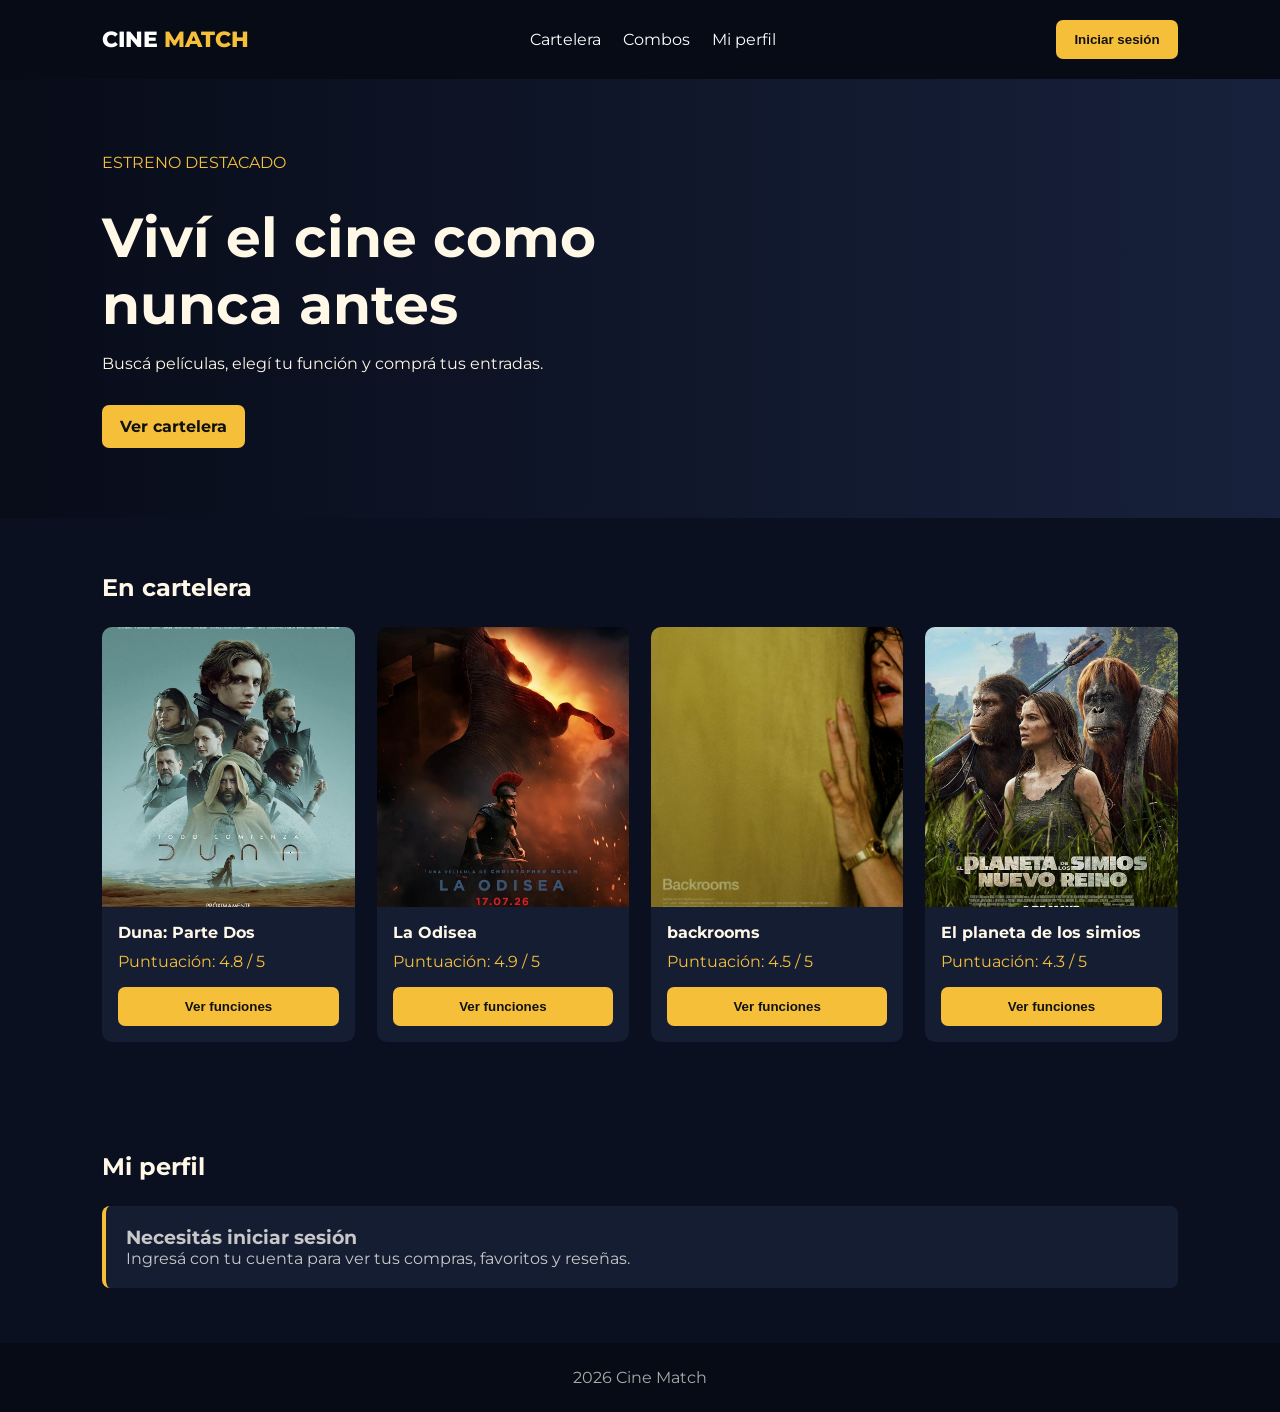
==== index.html @ face5d31 "Primer commit xd" ====
<!DOCTYPE html>
<html lang="es">
<head>
  <meta charset="UTF-8">
  <meta name="viewport" content="width=device-width, initial-scale=1.0">
  <title>Cine Match</title>
  <link rel="stylesheet" href="style.css">
</head>

<body>
  <header class="header">
    <a href="#" class="logo">CINE <span>MATCH</span></a>

    <nav>
      <a href="#cartelera">Cartelera</a>
      <a href="#combos">Combos</a>
      <a href="#perfil">Mi perfil</a>
    </nav>

   <button id="botonSesion" class="boton" onclick="abrirInicioSesion()">
  Iniciar sesión
</button>
  </header>

  <main>
    <section class="portada">
      <div>
        <p class="etiqueta">ESTRENO DESTACADO</p>
        <h1>Viví el cine como nunca antes</h1>
        <p>
          Buscá películas, elegí tu función y comprá tus entradas.
        </p>
        <a class="boton enlace-boton" href="#cartelera">Ver cartelera</a>
      </div>
    </section>

    <section id="cartelera" class="seccion">
      <h2>En cartelera</h2>
      <div id="peliculas" class="peliculas"></div>
    </section>
    <section id="perfil" class="seccion">
  <h2>Mi perfil</h2>
  <div id="contenidoPerfil"></div>
</section>
  </main>

  <footer>
    <p>2026 Cine Match</p>
  </footer>
<div id="ventanaFunciones" class="ventana oculto">
  <div class="contenido-ventana">
    <button class="cerrar" onclick="cerrarFunciones()">Cerrar</button>

    <h2 id="tituloPelicula"></h2>
    <p>Elegí una función disponible:</p>

    <div class="horarios">
      <button class="horario" onclick="seleccionarHorario('15:30')">15:30</button>
      <button class="horario" onclick="seleccionarHorario('18:00')">18:00</button>
      <button class="horario" onclick="seleccionarHorario('20:30')">20:30</button>
      <button class="horario" onclick="seleccionarHorario('23:00')">23:00</button>
    </div>

    <p id="mensajeHorario"></p>
    <button id="botonComprar" class="boton oculto" onclick="comprarEntrada()">
      Continuar con la compra
    </button>
  </div>
</div>
<div id="ventanaSesion" class="ventana oculto">
  <div class="contenido-ventana">
    <button class="cerrar" onclick="cerrarInicioSesion()">Cerrar</button>

    <div id="formularioLogin">
      <h2>Iniciar sesión</h2>

      <form class="formulario" onsubmit="iniciarSesion(event)">
        <label for="emailLogin">Correo electrónico</label>
        <input id="emailLogin" type="email" required>

        <label for="claveLogin">Contraseña</label>
        <input id="claveLogin" type="password" required>

        <button class="boton" type="submit">Ingresar</button>
      </form>

      <p class="texto-formulario">
        ¿No tenés una cuenta?
        <button class="enlace-formulario" type="button" onclick="mostrarRegistro()">
          Registrarse
        </button>
      </p>
    </div>

    <div id="formularioRegistro" class="oculto">
      <h2>Crear cuenta</h2>

      <form class="formulario" onsubmit="registrarUsuario(event)">
        <label for="nombreRegistro">Nombre de usuario</label>
        <input id="nombreRegistro" type="text" required>

        <label for="emailRegistro">Correo electrónico</label>
        <input id="emailRegistro" type="email" required>

        <label for="claveRegistro">Contraseña</label>
        <input id="claveRegistro" type="password" required minlength="4">

        <button class="boton" type="submit">Crear cuenta</button>
      </form>

      <p class="texto-formulario">
        ¿Ya tenés una cuenta?
        <button class="enlace-formulario" type="button" onclick="mostrarLogin()">
          Iniciar sesión
        </button>
      </p>
    </div>
  </div>
</div>
  <script src="app.js"></script>
</body>
</html>
---- style.css ----
@import url("https://fonts.googleapis.com/css2?family=Montserrat:wght@400;600;700;800&display=swap");

* {
  box-sizing: border-box;
  margin: 0;
  padding: 0;
}

body {
  background: #0b1020;
  color: #fff8e7;
  font-family: "Montserrat", sans-serif;
}

.header {
  background: #070b16;
  display: flex;
  align-items: center;
  justify-content: space-between;
  padding: 20px 8%;
}

.logo {
  color: white;
  font-size: 22px;
  font-weight: 800;
  text-decoration: none;
}

.logo span,
.etiqueta {
  color: #f5bf3a;
}

nav {
  display: flex;
  gap: 22px;
}

nav a {
  color: white;
  text-decoration: none;
}

.boton {
  background: #f5bf3a;
  border: none;
  border-radius: 7px;
  color: #111;
  cursor: pointer;
  font-weight: 700;
  padding: 12px 18px;
}

.portada {
  align-items: center;
  background: linear-gradient(90deg, #080c19, #17213b);
  display: flex;
  min-height: 420px;
  padding: 70px 8%;
}

.portada div {
  max-width: 560px;
}

.portada h1 {
  font-size: 55px;
  margin: 12px 0;
}

.portada p {
  line-height: 1.7;
  margin-bottom: 28px;
}

.enlace-boton {
  display: inline-block;
  text-decoration: none;
}

.seccion {
  padding: 55px 8%;
}

.seccion h2 {
  margin-bottom: 25px;
}

.peliculas {
  display: grid;
  gap: 22px;
  grid-template-columns: repeat(auto-fit, minmax(190px, 1fr));
}

.pelicula {
  background: #151d33;
  border-radius: 10px;
  overflow: hidden;
}

.pelicula img {
  display: block;
  height: 280px;
  object-fit: cover;
  width: 100%;
}

.pelicula-info {
  padding: 16px;
}

.pelicula h3 {
  font-size: 16px;
  margin-bottom: 10px;
}

.pelicula p {
  color: #f5bf3a;
  margin-bottom: 16px;
}

.pelicula button {
  width: 100%;
}

footer {
  background: #070b16;
  color: #aaa;
  padding: 25px;
  text-align: center;
}
@media (max-width: 650px) {
  nav {
    display: none;
  }

  .header,
  .portada,
  .seccion {
    padding-left: 6%;
    padding-right: 6%;
  }

  .portada h1 {
    font-size: 40px;
  }
}

.ventana {
  align-items: center;
  background: rgba(0, 0, 0, 0.8);
  display: flex;
  height: 100vh;
  justify-content: center;
  left: 0;
  position: fixed;
  top: 0;
  width: 100%;
  z-index: 10;
}

.contenido-ventana {
  background: #151d33;
  border-radius: 12px;
  max-width: 500px;
  padding: 35px;
  text-align: center;
  width: 90%;
}

.contenido-ventana h2 {
  margin-bottom: 15px;
}

.cerrar {
  background: transparent;
  border: 1px solid #f5bf3a;
  border-radius: 5px;
  color: #f5bf3a;
  cursor: pointer;
  float: right;
  padding: 8px 12px;
}

.horarios {
  display: flex;
  flex-wrap: wrap;
  gap: 12px;
  justify-content: center;
  margin: 25px 0;
}

.horario {
  background: #243152;
  border: 1px solid #f5bf3a;
  border-radius: 6px;
  color: white;
  cursor: pointer;
  padding: 12px 18px;
}

.horario:hover,
.horario.seleccionado {
  background: #f5bf3a;
  color: #111;
}

.oculto {
  display: none !important;
}
.formulario {
  display: flex;
  flex-direction: column;
  gap: 10px;
  margin-top: 25px;
  text-align: left;
}

.formulario label {
  color: #fff8e7;
  font-size: 14px;
  font-weight: 600;
}

.formulario input {
  background: #0b1020;
  border: 1px solid #526080;
  border-radius: 6px;
  color: white;
  font-size: 16px;
  padding: 12px;
}

.formulario input:focus {
  border-color: #f5bf3a;
  outline: none;
}

.formulario .boton {
  margin-top: 12px;
}

.texto-formulario {
  margin-top: 20px;
}

.enlace-formulario {
  background: none;
  border: none;
  color: #f5bf3a;
  cursor: pointer;
  font-size: 15px;
  font-weight: 700;
}
.perfil-encabezado {
  align-items: center;
  background: #151d33;
  border-radius: 12px;
  display: flex;
  justify-content: space-between;
  margin-bottom: 25px;
  padding: 25px;
}

.perfil-encabezado h3 {
  font-size: 24px;
  margin: 8px 0;
}

.perfil-seccion {
  margin-bottom: 25px;
}

.perfil-seccion h3 {
  margin-bottom: 12px;
}

.tarjeta-perfil {
  background: #151d33;
  border-left: 4px solid #f5bf3a;
  border-radius: 8px;
  color: #c8c8c8;
  padding: 20px;
}
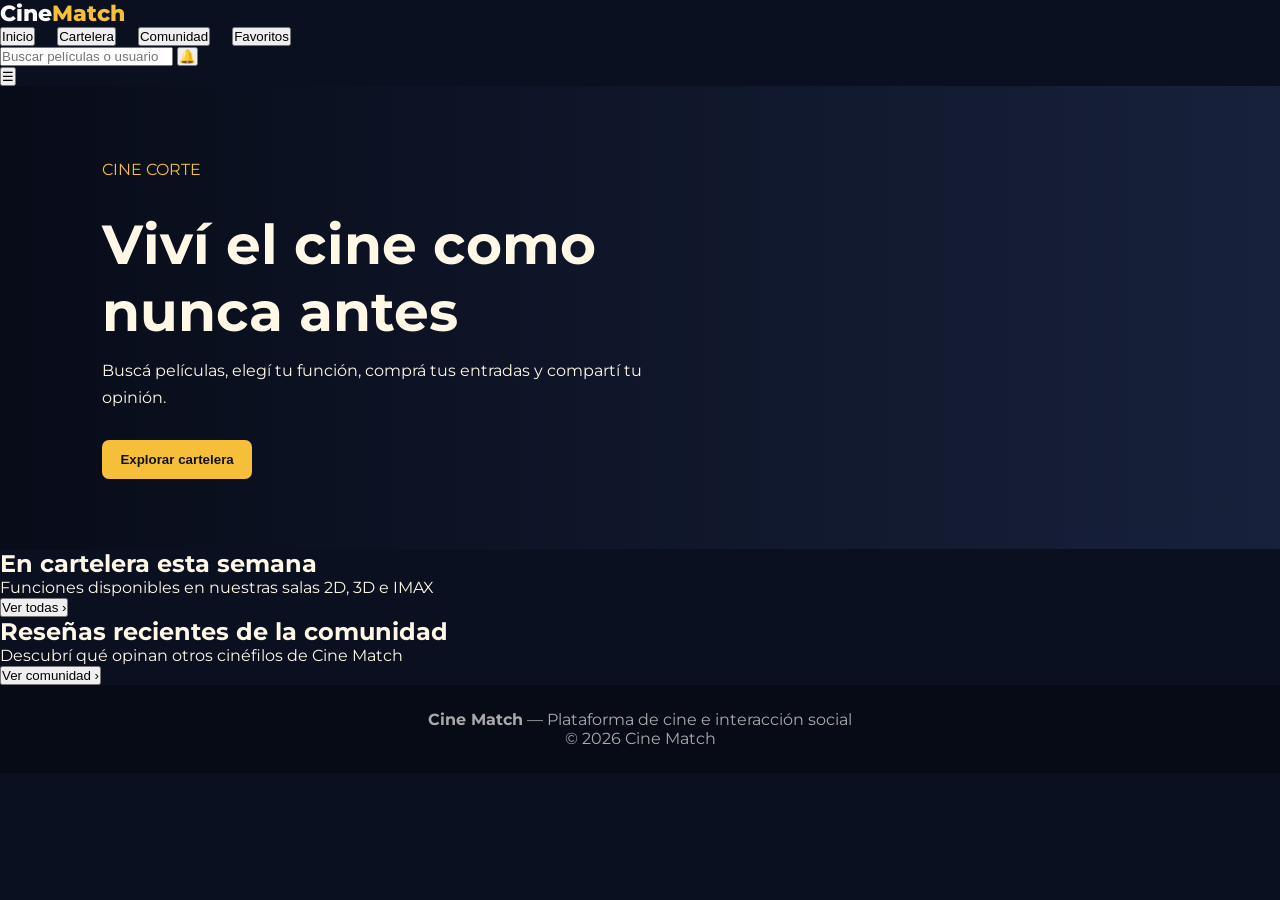
==== commit f96f3b78: "Modificando index.html" ====
--- a/index.html
+++ b/index.html
@@ -1,4 +1,4 @@
- <!DOCTYPE html>
+<!DOCTYPE html>
 <html lang="es">
 <head>
   <meta charset="UTF-8">
@@ -6,117 +6,408 @@
   <title>Cine Match</title>
   <link rel="stylesheet" href="style.css">
 </head>
-
 <body>
-  <header class="header">
-    <a href="#" class="logo">CINE <span>MATCH</span></a>
-
-    <nav>
-      <a href="#cartelera">Cartelera</a>
-      <a href="#combos">Combos</a>
-      <a href="#perfil">Mi perfil</a>
-    </nav>
-
-   <button id="botonSesion" class="boton" onclick="abrirInicioSesion()">
-  Iniciar sesión
-</button>
+
+  <header class="encabezado">
+    <div class="contenedor barra">
+      <a href="#" class="logo" onclick="navegar('inicio')">Cine<span>Match</span></a>
+
+      <nav class="menu" id="menu">
+        <button onclick="navegar('inicio')">Inicio</button>
+        <button onclick="navegar('cartelera')">Cartelera</button>
+        <button class="solo-usuario" onclick="navegar('comunidad')">Comunidad</button>
+        <button class="solo-usuario" onclick="navegar('favoritos')">Favoritos</button>
+        <span id="menu-admin"></span>
+      </nav>
+
+      <div class="acciones">
+        <input type="search" class="buscador solo-usuario" placeholder="Buscar películas o usuarios...">
+        <button class="icono campana solo-usuario" onclick="navegar('notificaciones')" title="Notificaciones">🔔<span id="punto-notificaciones" class="punto oculto"></span></button>
+        <div class="cuenta" id="zona-cuenta"></div>
+        <button class="icono boton-menu" onclick="abrirMenu()" title="Menú">☰</button>
+      </div>
+    </div>
   </header>
 
   <main>
-    <section class="portada">
-      <div>
-        <p class="etiqueta">ESTRENO DESTACADO</p>
-        <h1>Viví el cine como nunca antes</h1>
-        <p>
-          Buscá películas, elegí tu función y comprá tus entradas.
-        </p>
-        <a class="boton enlace-boton" href="#cartelera">Ver cartelera</a>
-      </div>
-    </section>
-
-    <section id="cartelera" class="seccion">
-      <h2>En cartelera</h2>
-      <div id="peliculas" class="peliculas"></div>
-    </section>
-    <section id="perfil" class="seccion">
-  <h2>Mi perfil</h2>
-  <div id="contenidoPerfil"></div>
-</section>
+    <!-- INICIO -->
+    <section id="pantalla-inicio" class="pantalla">
+      <div class="portada">
+        <div class="contenedor">
+          <p class="etiqueta">CINE CORTE</p>
+          <h1>Viví el cine como nunca antes</h1>
+          <p>Buscá películas, elegí tu función, comprá tus entradas y compartí tu opinión.</p>
+          <button class="boton" onclick="navegar('cartelera')">Explorar cartelera</button>
+        </div>
+      </div>
+
+      <div class="contenedor">
+        <div class="titulo-seccion">
+          <div>
+            <h2>En cartelera esta semana</h2>
+            <p>Funciones disponibles en nuestras salas 2D, 3D e IMAX</p>
+          </div>
+          <button class="enlace" onclick="navegar('cartelera')">Ver todas ›</button>
+        </div>
+        <div id="inicio-peliculas" class="grilla"></div>
+
+        <div class="titulo-seccion">
+          <div>
+            <h2>Reseñas recientes de la comunidad</h2>
+            <p>Descubrí qué opinan otros cinéfilos de Cine Match</p>
+          </div>
+          <button class="enlace" onclick="navegar('comunidad')">Ver comunidad ›</button>
+        </div>
+        <div id="inicio-resenas" class="grilla grilla-resenas"></div>
+      </div>
+    </section>
+
+    <!-- CARTELERA -->
+    <section id="pantalla-cartelera" class="pantalla oculto">
+      <div class="contenedor">
+        <h1>Cartelera del cine</h1>
+        <p class="subtitulo">Explorá todas las películas disponibles hoy en nuestras salas.</p>
+
+        <div class="filtros">
+          <input type="search" id="buscar-titulo" placeholder="Filtrar por título..." oninput="mostrarCartelera()">
+          <select id="filtro-genero" onchange="mostrarCartelera()">
+            <option value="todos">Todos los géneros</option>
+            <option value="Sci-Fi">Ciencia ficción</option>
+            <option value="Drama">Drama</option>
+            <option value="Accion">Acción</option>
+            <option value="Comedia">Comedia</option>
+          </select>
+          <select id="filtro-formato" onchange="mostrarCartelera()">
+            <option value="todos">Todos los formatos</option>
+            <option value="2D">2D tradicional</option>
+            <option value="3D">3D digital</option>
+            <option value="IMAX">IMAX láser</option>
+          </select>
+          <select id="orden" onchange="mostrarCartelera()">
+            <option value="popularidad">Ordenar por popularidad</option>
+            <option value="puntuacion">Mejor puntuadas</option>
+            <option value="titulo">Título (A-Z)</option>
+          </select>
+        </div>
+
+        <div id="cartelera-peliculas" class="grilla"></div>
+
+        <h2 class="subseccion">Próximos estrenos</h2>
+        <p class="subtitulo">Películas que llegarán pronto. Todavía no están a la venta.</p>
+        <div id="proximos" class="grilla"></div>
+      </div>
+    </section>
+
+    <!-- FICHA DE LA PELÍCULA -->
+    <section id="pantalla-pelicula" class="pantalla oculto">
+      <div class="hero" id="pelicula-hero"></div>
+      <div class="contenedor">
+        <div class="ficha">
+          <img id="pelicula-poster" alt="Póster">
+          <div class="detalle">
+            <p class="datos"><span class="clasificacion" id="pelicula-clasificacion"></span><span id="pelicula-genero"></span> • <span id="pelicula-duracion"></span></p>
+            <h1 id="pelicula-titulo"></h1>
+            <div class="cifras">
+              <div><small>Puntuación Cine Match</small><strong id="pelicula-puntuacion"></strong></div>
+              <div><small>Dirección</small><strong id="pelicula-director"></strong></div>
+            </div>
+            <p id="pelicula-descripcion"></p>
+            <div class="botones">
+              <button class="boton" onclick="comprarEntradas(peliculaActual.id)">Comprar entradas</button>
+              <button class="boton-borde" id="boton-favorito" onclick="alternarFavorito()">♡ Guardar en favoritos</button>
+              <button class="boton-borde" onclick="abrirResena()">★ Puntuar</button>
+            </div>
+          </div>
+        </div>
+
+        <h2 class="subseccion">Horarios disponibles para hoy</h2>
+        <div id="pelicula-funciones" class="salas"></div>
+
+        <h2 class="subseccion">Reseñas de la comunidad sobre esta película</h2>
+        <div id="pelicula-resenas" class="grilla grilla-resenas"></div>
+      </div>
+    </section>
+
+    <!-- COMPRA DE ENTRADAS -->
+    <section id="pantalla-compra" class="pantalla oculto">
+      <div class="contenedor contenedor-chico">
+        <div class="pasos" id="pasos">
+          <span>1. Función</span><span>2. Asientos</span><span>3. Combos</span><span>4. Pago</span>
+        </div>
+
+        <div class="paso" id="paso-1">
+          <h2>Paso 1: Confirmá la función</h2>
+          <div class="panel">
+            <h3 id="compra-titulo"></h3>
+            <p class="subtitulo">Cine Match - Sala principal</p>
+            <div class="campos">
+              <div><label for="compra-fecha">Fecha</label><select id="compra-fecha"></select></div>
+              <div><label for="compra-funcion">Horario y formato</label><select id="compra-funcion"></select></div>
+            </div>
+          </div>
+          <div class="acciones-paso"><span></span><button class="boton" onclick="irAPaso(2)">Continuar a asientos →</button></div>
+        </div>
+
+        <div class="paso oculto" id="paso-2">
+          <h2>Paso 2: Elegí tus asientos</h2>
+          <p class="subtitulo">Tocá los asientos disponibles. Precio por entrada: <strong id="precio-entrada"></strong></p>
+          <div class="panel">
+            <div class="lienzo">PANTALLA</div>
+            <div id="asientos"></div>
+            <div class="leyenda">
+              <span><i class="asiento libre"></i> Disponible</span>
+              <span><i class="asiento elegido"></i> Seleccionado</span>
+              <span><i class="asiento ocupado"></i> Ocupado</span>
+            </div>
+          </div>
+          <p>Asientos seleccionados: <strong id="asientos-elegidos"></strong></p>
+          <div class="acciones-paso">
+            <button class="boton-borde" onclick="irAPaso(1)">Atrás</button>
+            <button class="boton" id="boton-combos" onclick="irAPaso(3)">Continuar a combos →</button>
+          </div>
+        </div>
+
+        <div class="paso oculto" id="paso-3">
+          <h2>Paso 3: Sumá un combo del candy bar</h2>
+          <p class="subtitulo">Es opcional. Podés seguir sin elegir ninguno.</p>
+          <div id="lista-combos"></div>
+          <div class="acciones-paso">
+            <button class="boton-borde" onclick="irAPaso(2)">Atrás</button>
+            <button class="boton" onclick="irAPaso(4)">Continuar al pago →</button>
+          </div>
+        </div>
+
+        <div class="paso oculto" id="paso-4">
+          <h2>Paso 4: Resumen y pago</h2>
+          <div class="dos-columnas">
+            <div class="panel" id="resumen"></div>
+            <div class="panel">
+              <h3>Pago simulado</h3>
+              <p class="subtitulo">Entorno de prueba: no se cobra nada.</p>
+              <div class="campos una-columna">
+                <div><label>Nombre en la tarjeta</label><input type="text" value="Usuario Pruebas"></div>
+                <div><label>Número de tarjeta ficticio</label><input type="text" value="•••• •••• •••• 4242"></div>
+                <div><label>Vencimiento</label><input type="text" value="12/28"></div>
+                <div><label>CVV</label><input type="text" value="123"></div>
+              </div>
+              <br><button class="boton" onclick="pagar()">Confirmar y pagar</button>
+            </div>
+          </div>
+          <div class="acciones-paso"><button class="boton-borde" onclick="irAPaso(3)">Atrás</button><span></span></div>
+        </div>
+
+        <div class="paso oculto exito" id="paso-exito">
+          <h2>¡Compra confirmada con éxito!</h2>
+          <p class="subtitulo">Tu entrada digital quedó registrada en Cine Match.</p>
+          <div class="panel" id="exito-detalle"></div>
+          <div class="qr">[ QR VALIDADOR DE ENTRADA ]</div>
+          <div class="botones centrado">
+            <button class="boton" onclick="navegar('mis-compras')">Ver mis compras</button>
+            <button class="boton-borde" onclick="navegar('inicio')">Volver al inicio</button>
+          </div>
+        </div>
+      </div>
+    </section>
+
+    <!-- PERFIL -->
+    <section id="pantalla-perfil" class="pantalla oculto">
+      <div class="contenedor">
+        <div id="perfil-invitado"></div>
+        <div id="perfil-contenido">
+          <div class="panel perfil-cabecera">
+            <img id="perfil-foto" alt="Foto de perfil">
+            <div>
+              <div class="perfil-titulo">
+                <div><h1 id="perfil-nombre"></h1><span class="arroba" id="perfil-arroba"></span></div>
+                <div class="botones">
+                  <button class="boton-borde" onclick="mostrarEditarPerfil()">Editar perfil</button>
+                  <button class="boton-borde" onclick="navegar('mis-compras')">Mis compras</button>
+                </div>
+              </div>
+              <p id="perfil-bio"></p>
+              <div class="numeros">
+                <div><strong id="perfil-seguidores">0</strong> Seguidores</div>
+                <div><strong id="perfil-siguiendo">0</strong> Siguiendo</div>
+                <div><strong id="perfil-nresenas">0</strong> Reseñas</div>
+              </div>
+            </div>
+          </div>
+
+          <form id="form-perfil" class="panel oculto" onsubmit="guardarPerfil(event)">
+            <h3>Editar mi perfil</h3>
+            <div class="campos">
+              <div><label for="ep-nombre">Nombre de usuario</label><input id="ep-nombre" type="text" required minlength="3" maxlength="24"></div>
+              <div>
+                <label for="ep-foto">Foto de perfil</label>
+                <div class="foto-editar">
+                  <img id="ep-vista" class="vista-foto" alt="Vista previa">
+                  <input id="ep-foto" type="file" accept="image/*" onchange="elegirFoto(this)">
+                </div>
+              </div>
+            </div>
+            <label for="ep-bio" class="espacio">Biografía</label>
+            <textarea id="ep-bio" maxlength="200" placeholder="Contá algo sobre vos y tus gustos de cine..."></textarea>
+            <div class="botones">
+              <button class="boton" type="submit">Guardar cambios</button>
+              <button class="boton-borde" type="button" onclick="quitarFoto()">Quitar foto</button>
+              <button class="boton-borde" type="button" onclick="mostrarEditarPerfil()">Cancelar</button>
+            </div>
+          </form>
+
+          <div class="perfil-columnas">
+            <div>
+              <h2>Reseñas y calificaciones públicas</h2>
+              <div id="perfil-resenas"></div>
+            </div>
+            <div>
+              <h2>Películas favoritas</h2>
+              <div id="perfil-favoritas" class="grilla grilla-chica"></div>
+            </div>
+          </div>
+        </div>
+      </div>
+    </section>
+
+    <!-- FAVORITOS -->
+    <section id="pantalla-favoritos" class="pantalla oculto">
+      <div class="contenedor">
+        <h1>Mis películas favoritas</h1>
+        <p class="subtitulo">Las películas que guardaste desde su ficha.</p>
+        <div id="favoritos-lista" class="grilla"></div>
+      </div>
+    </section>
+
+    <!-- MIS COMPRAS -->
+    <section id="pantalla-mis-compras" class="pantalla oculto">
+      <div class="contenedor contenedor-chico">
+        <div class="titulo-seccion">
+          <div><h1>Mis compras de entradas</h1><p>Tus entradas y el estado de cada reserva.</p></div>
+          <button class="boton-borde" onclick="navegar('perfil')">Volver al perfil</button>
+        </div>
+        <div id="avisos-cancelacion"></div>
+        <div id="compras-lista"></div>
+      </div>
+    </section>
+
+    <!-- COMUNIDAD -->
+    <section id="pantalla-comunidad" class="pantalla oculto">
+      <div class="contenedor">
+        <h1>Comunidad de Cine Match</h1>
+        <p class="subtitulo">Encontrá a otros cinéfilos, explorá sus opiniones y seguilos.</p>
+        <div class="filtros">
+          <input type="search" id="buscar-usuario" oninput="mostrarComunidad()" placeholder="Buscar usuarios por nombre o @usuario...">
+        </div>
+        <div id="comunidad-lista" class="grilla grilla-resenas"></div>
+      </div>
+    </section>
+
+    <!-- NOTIFICACIONES -->
+    <section id="pantalla-notificaciones" class="pantalla oculto">
+      <div class="contenedor contenedor-chico">
+        <h1>Centro de notificaciones</h1>
+        <div id="notificaciones-lista"></div>
+      </div>
+    </section>
+
+    <!-- ADMINISTRACIÓN -->
+    <section id="pantalla-admin" class="pantalla oculto">
+      <div class="contenedor">
+        <h1>Panel de administración del cine</h1>
+        <p class="subtitulo">Gestión de películas, ventas y reembolsos.</p>
+
+        <div id="admin-metricas" class="grilla metricas"></div>
+
+        <div class="titulo-seccion">
+          <h2>Películas en cartelera</h2>
+          <button class="boton" onclick="mostrarFormularioPelicula()">+ Añadir película</button>
+        </div>
+
+        <form id="form-pelicula" class="panel oculto" onsubmit="agregarPelicula(event)">
+          <div class="campos">
+            <div><label>Título</label><input id="ap-titulo" type="text" required></div>
+            <div><label>Género</label>
+              <select id="ap-genero"><option value="Sci-Fi">Ciencia ficción</option><option value="Drama">Drama</option><option value="Accion">Acción</option><option value="Comedia">Comedia</option></select></div>
+            <div><label>Formato</label>
+              <select id="ap-formato"><option>2D</option><option>3D</option><option>IMAX</option></select></div>
+            <div><label>Duración (ej: 2h 10m)</label><input id="ap-duracion" type="text" required></div>
+            <div><label>Clasificación</label>
+              <select id="ap-clasificacion"><option>ATP</option><option>PG-13</option><option>R</option></select></div>
+            <div><label>Dirección</label><input id="ap-director" type="text" required></div>
+            <div><label>Imagen (dirección web que empiece con https)</label><input id="ap-imagen" type="url" required></div>
+            <div><label>Descripción</label><input id="ap-descripcion" type="text" required></div>
+          </div>
+          <br><button class="boton" type="submit">Guardar película</button>
+        </form>
+
+        <div id="admin-peliculas"></div>
+
+        <h2 class="subseccion">Solicitudes de reembolso</h2>
+        <div id="admin-reembolsos"></div>
+      </div>
+    </section>
   </main>
 
-  <footer>
-    <p>2026 Cine Match</p>
-  </footer>
-<div id="ventanaFunciones" class="ventana oculto">
-  <div class="contenido-ventana">
-    <button class="cerrar" onclick="cerrarFunciones()">Cerrar</button>
-
-    <h2 id="tituloPelicula"></h2>
-    <p>Elegí una función disponible:</p>
-
-    <div class="horarios">
-      <button class="horario" onclick="seleccionarHorario('15:30')">15:30</button>
-      <button class="horario" onclick="seleccionarHorario('18:00')">18:00</button>
-      <button class="horario" onclick="seleccionarHorario('20:30')">20:30</button>
-      <button class="horario" onclick="seleccionarHorario('23:00')">23:00</button>
-    </div>
-
-    <p id="mensajeHorario"></p>
-    <button id="botonComprar" class="boton oculto" onclick="comprarEntrada()">
-      Continuar con la compra
-    </button>
-  </div>
-</div>
-<div id="ventanaSesion" class="ventana oculto">
-  <div class="contenido-ventana">
-    <button class="cerrar" onclick="cerrarInicioSesion()">Cerrar</button>
-
-    <div id="formularioLogin">
-      <h2>Iniciar sesión</h2>
-
-      <form class="formulario" onsubmit="iniciarSesion(event)">
-        <label for="emailLogin">Correo electrónico</label>
-        <input id="emailLogin" type="email" required>
-
-        <label for="claveLogin">Contraseña</label>
-        <input id="claveLogin" type="password" required>
-
-        <button class="boton" type="submit">Ingresar</button>
+  <!-- VENTANA PARA INICIAR SESIÓN O CREAR CUENTA -->
+  <div id="ventana-cuenta" class="modal oculto">
+    <div class="modal-caja">
+      <div class="modal-titulo">
+        <h3 id="cuenta-titulo">Iniciar sesión</h3>
+        <button class="icono" onclick="cerrarCuenta()">✕</button>
+      </div>
+      <p class="error oculto" id="cuenta-error"></p>
+
+      <form id="form-login" onsubmit="iniciarSesion(event)">
+        <label for="login-usuario">Usuario o correo</label>
+        <input id="login-usuario" type="text" required>
+        <label for="login-clave">Contraseña</label>
+        <input id="login-clave" type="password" required>
+        <button class="boton" type="submit">Iniciar sesión</button>
+        <p class="cambio">¿No tenés cuenta? <button type="button" class="enlace" onclick="abrirCuenta('registro')">Crear cuenta</button></p>
       </form>
 
-      <p class="texto-formulario">
-        ¿No tenés una cuenta?
-        <button class="enlace-formulario" type="button" onclick="mostrarRegistro()">
-          Registrarse
-        </button>
-      </p>
-    </div>
-
-    <div id="formularioRegistro" class="oculto">
-      <h2>Crear cuenta</h2>
-
-      <form class="formulario" onsubmit="registrarUsuario(event)">
-        <label for="nombreRegistro">Nombre de usuario</label>
-        <input id="nombreRegistro" type="text" required>
-
-        <label for="emailRegistro">Correo electrónico</label>
-        <input id="emailRegistro" type="email" required>
-
-        <label for="claveRegistro">Contraseña</label>
-        <input id="claveRegistro" type="password" required minlength="4">
-
+      <form id="form-registro" class="oculto" onsubmit="crearCuenta(event)">
+        <label for="registro-usuario">Nombre de usuario</label>
+        <input id="registro-usuario" type="text" required minlength="3" maxlength="24" placeholder="Letras, números, _ y .">
+        <label for="registro-email">Correo electrónico</label>
+        <input id="registro-email" type="email" required>
+        <label for="registro-clave">Contraseña (mínimo 4 caracteres)</label>
+        <input id="registro-clave" type="password" required minlength="4">
         <button class="boton" type="submit">Crear cuenta</button>
+        <p class="cambio">¿Ya tenés cuenta? <button type="button" class="enlace" onclick="abrirCuenta('login')">Iniciar sesión</button></p>
       </form>
-
-      <p class="texto-formulario">
-        ¿Ya tenés una cuenta?
-        <button class="enlace-formulario" type="button" onclick="mostrarLogin()">
-          Iniciar sesión
-        </button>
-      </p>
     </div>
   </div>
-</div>
-  <script src="app.js"></script>
+
+  <!-- VENTANA PARA ESCRIBIR UNA RESEÑA -->
+  <div id="ventana-resena" class="modal oculto">
+    <div class="modal-caja">
+      <div class="modal-titulo">
+        <h3>Escribir reseña</h3>
+        <button class="icono" onclick="cerrarResena()">✕</button>
+      </div>
+      <p>Película: <strong id="resena-pelicula"></strong></p>
+      <label>Tu puntuación (1 a 5 estrellas)</label>
+      <div class="elegir-estrellas" id="elegir-estrellas">
+        <button onclick="elegirEstrellas(1)">★</button>
+        <button onclick="elegirEstrellas(2)">★</button>
+        <button onclick="elegirEstrellas(3)">★</button>
+        <button onclick="elegirEstrellas(4)">★</button>
+        <button onclick="elegirEstrellas(5)">★</button>
+      </div>
+      <p class="subtitulo" id="resena-aviso">Elegí de 1 a 5 estrellas</p>
+      <label for="resena-texto">Tu opinión</label>
+      <textarea id="resena-texto" placeholder="¿Qué te pareció? Evitá los spoilers..."></textarea>
+      <button class="boton" onclick="publicarResena()">Publicar reseña</button>
+    </div>
+  </div>
+
+  <footer class="pie">
+    <div class="contenedor">
+      <strong>Cine Match</strong> — Plataforma de cine e interacción social<br>
+      © 2026 Cine Match
+    </div>
+  </footer>
+
+  <script src="script.js"></script>
 </body>
-</html>+</html>
